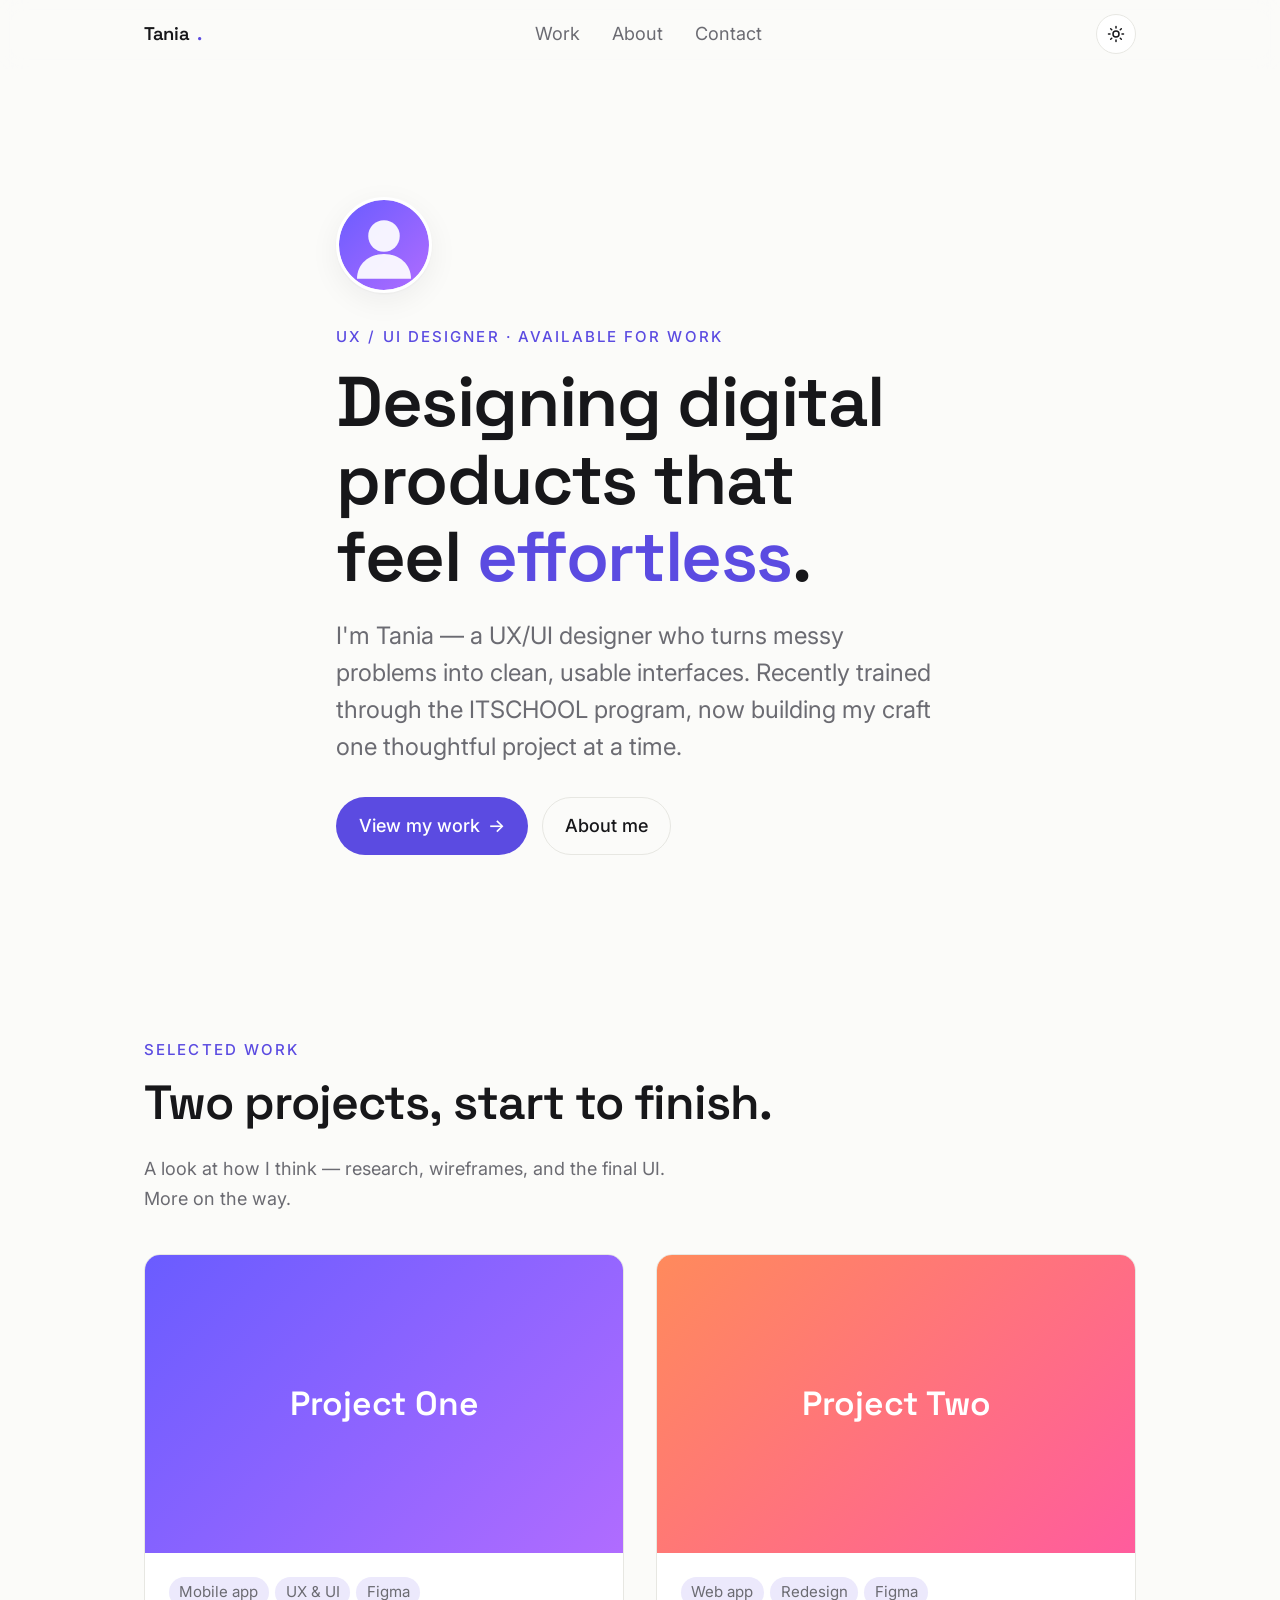
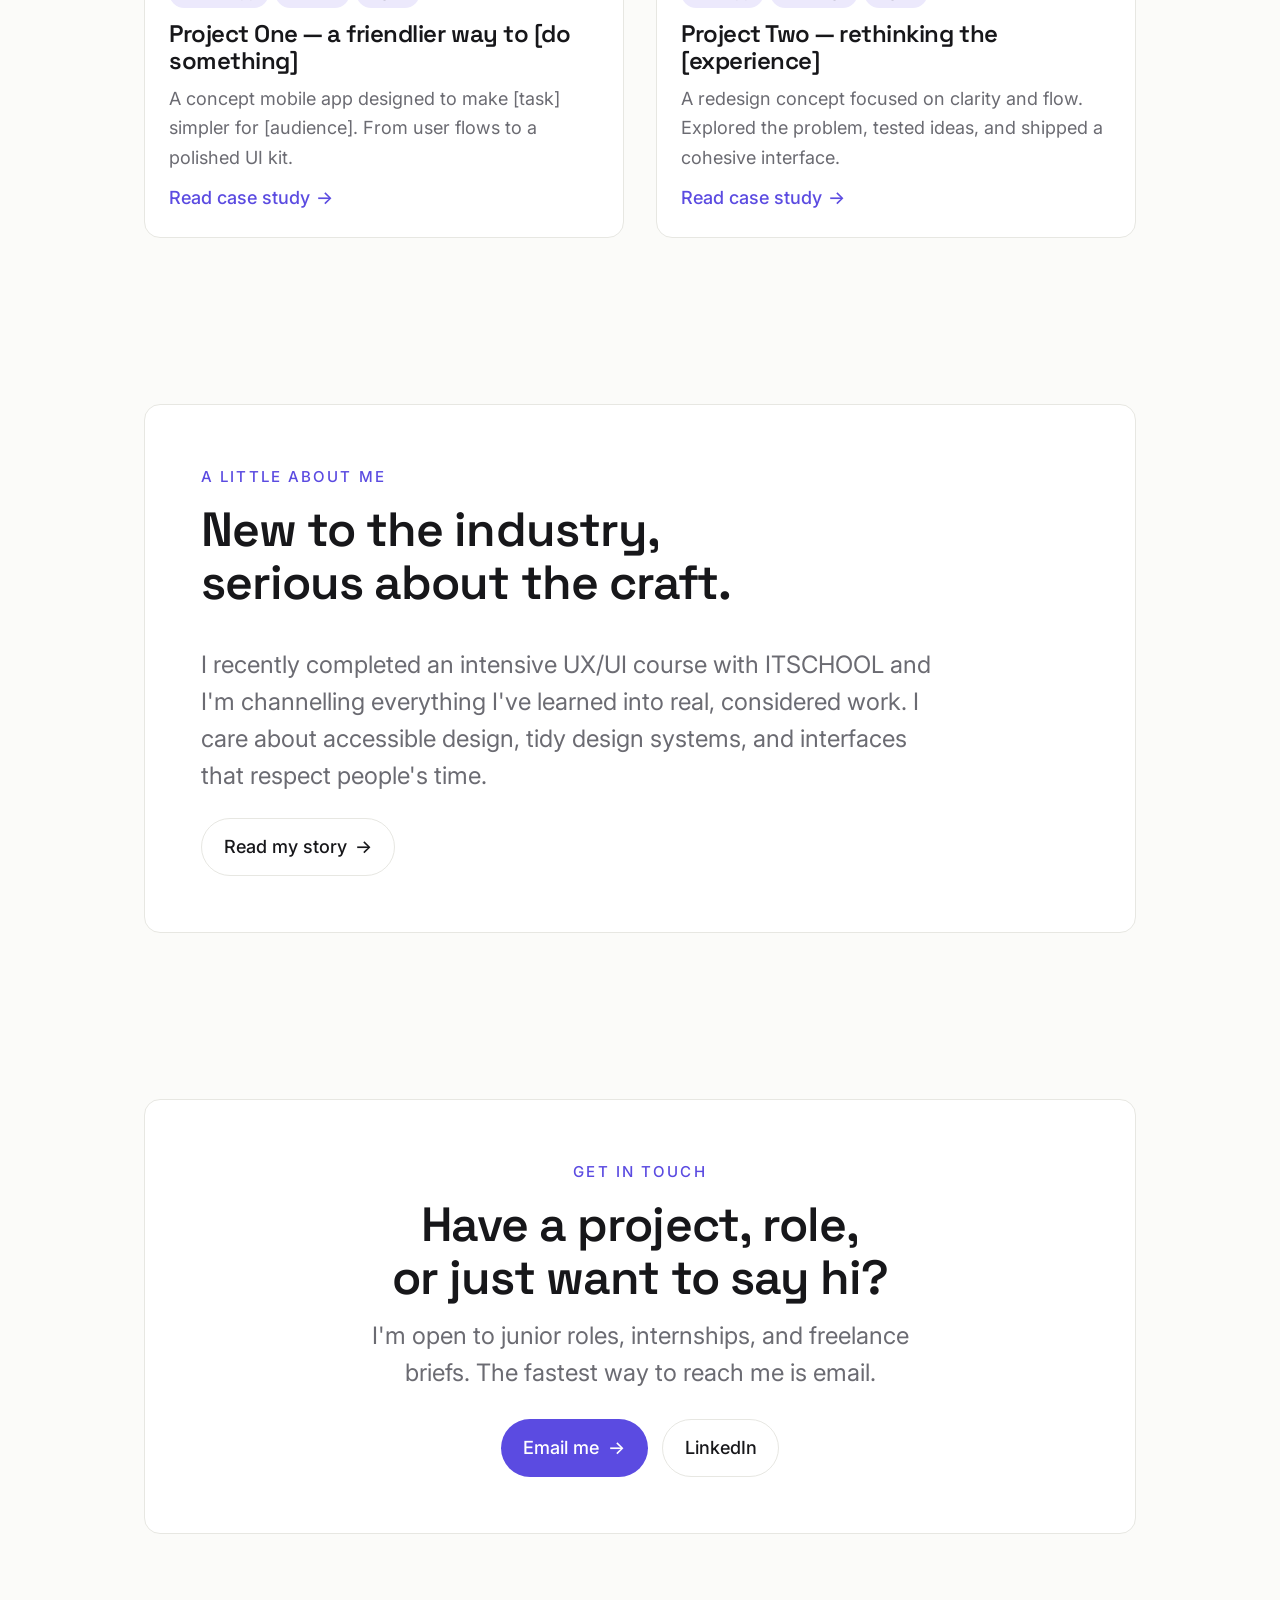
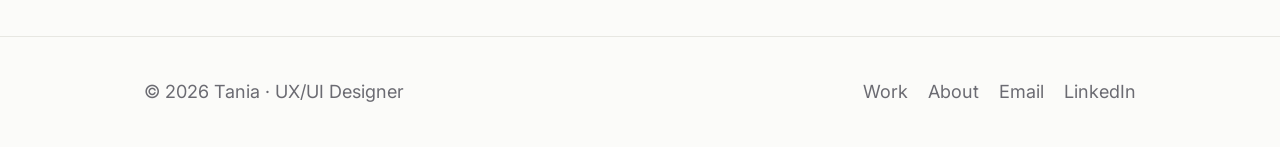
==== index.html @ 24e87e1a "Add UX/UI designer portfolio (multi-page static site) Minimal, no-build portfolio: home, about, and " ====
<!DOCTYPE html>
<html lang="en" data-theme="light">
<head>
  <meta charset="UTF-8" />
  <meta name="viewport" content="width=device-width, initial-scale=1.0" />
  <!-- TODO: update name + one-line description for search engines / link previews -->
  <title>Tania — UX / UI Designer</title>
  <meta name="description" content="Tania is a UX/UI designer crafting clear, human-centered digital products. See selected work and case studies." />
  <meta name="author" content="Tania" />

  <!-- Open Graph (nice link previews when shared on LinkedIn etc.) -->
  <meta property="og:title" content="Tania — UX / UI Designer" />
  <meta property="og:description" content="Clear, human-centered digital product design." />
  <meta property="og:type" content="website" />

  <link rel="preconnect" href="https://fonts.googleapis.com" />
  <link rel="preconnect" href="https://fonts.gstatic.com" crossorigin />
  <link href="https://fonts.googleapis.com/css2?family=Inter:wght@400;500;600&family=Space+Grotesk:wght@500;600;700&display=swap" rel="stylesheet" />
  <link rel="stylesheet" href="assets/css/styles.css" />
</head>
<body>
  <a class="skip-link" href="#main">Skip to content</a>

  <!-- ============ Header / nav ============ -->
  <header class="site-header">
    <div class="container nav">
      <a class="nav__brand" href="index.html">Tania<span class="dot">.</span></a>

      <ul class="nav__links" id="nav-links">
        <li><a href="index.html#work">Work</a></li>
        <li><a href="about.html">About</a></li>
        <li><a href="index.html#contact">Contact</a></li>
      </ul>

      <div class="nav__right">
        <button class="theme-toggle" type="button" aria-label="Switch to dark mode" aria-pressed="false">
          <svg class="icon-sun" width="18" height="18" viewBox="0 0 24 24" fill="none" stroke="currentColor" stroke-width="2" stroke-linecap="round"><circle cx="12" cy="12" r="4"/><path d="M12 2v2M12 20v2M4.9 4.9l1.4 1.4M17.7 17.7l1.4 1.4M2 12h2M20 12h2M4.9 19.1l1.4-1.4M17.7 6.3l1.4-1.4"/></svg>
          <svg class="icon-moon" width="18" height="18" viewBox="0 0 24 24" fill="none" stroke="currentColor" stroke-width="2" stroke-linecap="round" stroke-linejoin="round"><path d="M21 12.8A9 9 0 1 1 11.2 3a7 7 0 0 0 9.8 9.8z"/></svg>
        </button>
        <button class="nav__toggle" type="button" aria-label="Open menu" aria-expanded="false" aria-controls="nav-links">
          <svg width="20" height="20" viewBox="0 0 24 24" fill="none" stroke="currentColor" stroke-width="2" stroke-linecap="round"><path d="M3 6h18M3 12h18M3 18h18"/></svg>
        </button>
      </div>
    </div>
  </header>

  <main id="main">
    <!-- ============ Hero ============ -->
    <section class="hero">
      <div class="container hero__inner reveal">
        <!-- TODO: replace with a real photo → assets/img/tania.jpg -->
        <img class="avatar" src="assets/img/avatar.svg" alt="Portrait of Tania" width="96" height="96" />
        <span class="eyebrow">UX / UI Designer · Available for work</span>
        <h1 class="text-balance">Designing digital products that feel <span class="accent">effortless</span>.</h1>
        <p class="lead hero__lead">
          <!-- TODO: personalize this intro in her own voice -->
          I'm Tania — a UX/UI designer who turns messy problems into clean, usable
          interfaces. Recently trained through the ITSCHOOL program, now building
          my craft one thoughtful project at a time.
        </p>
        <div class="hero__actions">
          <a class="btn btn--primary" href="index.html#work">View my work <span class="arrow" aria-hidden="true">→</span></a>
          <a class="btn btn--ghost" href="about.html">About me</a>
        </div>
      </div>
    </section>

    <!-- ============ Selected work ============ -->
    <section class="section" id="work">
      <div class="container">
        <div class="section-head reveal">
          <div>
            <span class="eyebrow">Selected work</span>
            <h2>Two projects, start to finish.</h2>
          </div>
          <p class="muted">A look at how I think — research, wireframes, and the final UI. More on the way.</p>
        </div>

        <div class="work-grid">
          <!-- Project 1 -->
          <a class="card reveal" href="work/project-one.html">
            <!-- TODO: swap gradient for real cover → <img src="assets/img/project-one-cover.jpg" alt="..."> -->
            <div class="card__media card__media--placeholder grad-1">Project One</div>
            <div class="card__body">
              <div class="card__tags">
                <span class="tag">Mobile app</span>
                <span class="tag">UX &amp; UI</span>
                <span class="tag">Figma</span>
              </div>
              <h3>Project One — a friendlier way to [do something]</h3>
              <p class="muted">A concept mobile app designed to make [task] simpler for [audience]. From user flows to a polished UI kit.</p>
              <span class="card__link">Read case study <span class="arrow" aria-hidden="true">→</span></span>
            </div>
          </a>

          <!-- Project 2 -->
          <a class="card reveal" href="work/project-two.html">
            <div class="card__media card__media--placeholder grad-2">Project Two</div>
            <div class="card__body">
              <div class="card__tags">
                <span class="tag">Web app</span>
                <span class="tag">Redesign</span>
                <span class="tag">Figma</span>
              </div>
              <h3>Project Two — rethinking the [experience]</h3>
              <p class="muted">A redesign concept focused on clarity and flow. Explored the problem, tested ideas, and shipped a cohesive interface.</p>
              <span class="card__link">Read case study <span class="arrow" aria-hidden="true">→</span></span>
            </div>
          </a>
        </div>
      </div>
    </section>

    <!-- ============ About teaser ============ -->
    <section class="section section--tight">
      <div class="container">
        <div class="cta reveal" style="text-align:left; display:grid; gap:1.5rem;">
          <div>
            <span class="eyebrow">A little about me</span>
            <h2 class="text-balance">New to the industry, serious about the craft.</h2>
          </div>
          <p class="lead" style="max-width:46rem; margin:0;">
            I recently completed an intensive UX/UI course with ITSCHOOL and I'm channelling
            everything I've learned into real, considered work. I care about accessible
            design, tidy design systems, and interfaces that respect people's time.
          </p>
          <div class="hero__actions">
            <a class="btn btn--ghost" href="about.html">Read my story <span class="arrow" aria-hidden="true">→</span></a>
          </div>
        </div>
      </div>
    </section>

    <!-- ============ Contact ============ -->
    <section class="section" id="contact">
      <div class="container">
        <div class="cta reveal">
          <span class="eyebrow">Get in touch</span>
          <h2 class="text-balance">Have a project, role, or just want to say hi?</h2>
          <p class="lead">I'm open to junior roles, internships, and freelance briefs. The fastest way to reach me is email.</p>
          <div class="cta__actions">
            <!-- TODO: real email address -->
            <a class="btn btn--primary" href="mailto:hello@example.com">Email me <span class="arrow" aria-hidden="true">→</span></a>
            <!-- TODO: real LinkedIn URL -->
            <a class="btn btn--ghost" href="https://linkedin.com/in/your-handle" target="_blank" rel="noopener">LinkedIn</a>
          </div>
        </div>
      </div>
    </section>
  </main>

  <!-- ============ Footer ============ -->
  <footer class="site-footer">
    <div class="container">
      <p class="muted">© <span data-year>2026</span> Tania · UX/UI Designer</p>
      <ul class="footer-links">
        <li><a href="index.html#work">Work</a></li>
        <li><a href="about.html">About</a></li>
        <!-- TODO: real links -->
        <li><a href="mailto:hello@example.com">Email</a></li>
        <li><a href="https://linkedin.com/in/your-handle" target="_blank" rel="noopener">LinkedIn</a></li>
      </ul>
    </div>
  </footer>

  <script src="assets/js/main.js"></script>
</body>
</html>
---- assets/css/styles.css ----
/* =============================================================
   Tania — Portfolio
   Single stylesheet. Everything is driven by the CSS variables in
   :root below, so you can re-brand the whole site by editing just
   those few lines (colors, fonts, spacing).
   ============================================================= */

/* ---------- 1. Design tokens ---------- */
:root {
  /* Brand — change --accent to recolor the entire site */
  --accent:            #5b4be1;   /* violet-indigo */
  --accent-soft:       #ece9fc;   /* faint tint for backgrounds */
  --accent-contrast:   #ffffff;   /* text/icons sitting on the accent */

  /* Surfaces & text (light theme) */
  --bg:                #fbfbf9;   /* warm off-white page background */
  --surface:           #ffffff;   /* cards, elevated blocks */
  --text:              #17171a;   /* near-black headings/body */
  --text-muted:        #6b6b72;   /* secondary text */
  --border:            #e7e7e2;   /* hairline dividers */

  /* Typography */
  --font-display: "Space Grotesk", ui-sans-serif, system-ui, -apple-system, "Segoe UI", sans-serif;
  --font-body:    "Inter", ui-sans-serif, system-ui, -apple-system, "Segoe UI", Roboto, sans-serif;

  /* Fluid type scale (clamp = scales smoothly between phone & desktop) */
  --step--1: clamp(0.83rem, 0.78rem + 0.2vw, 0.94rem);
  --step-0:  clamp(1rem,    0.95rem + 0.3vw, 1.13rem);
  --step-1:  clamp(1.25rem, 1.15rem + 0.5vw, 1.5rem);
  --step-2:  clamp(1.6rem,  1.4rem + 1vw,   2.1rem);
  --step-3:  clamp(2.1rem,  1.7rem + 2vw,   3rem);
  --step-4:  clamp(2.6rem,  2rem + 3.2vw,   4.4rem);

  /* Spacing, radius, layout */
  --space:      1rem;
  --radius:     16px;
  --radius-sm:  10px;
  --maxw:       1120px;
  --gutter:     clamp(1.25rem, 5vw, 4rem);

  --shadow: 0 1px 2px rgba(20, 20, 30, .04),
            0 8px 30px rgba(20, 20, 30, .06);
  --transition: 240ms cubic-bezier(.2, .7, .2, 1);
}

/* Dark theme — applied when <html data-theme="dark"> */
[data-theme="dark"] {
  --accent:          #9b8dff;
  --accent-soft:     #211d3a;
  --accent-contrast: #10101a;
  --bg:              #0e0e11;
  --surface:         #17171b;
  --text:            #f4f4f2;
  --text-muted:      #9d9da6;
  --border:          #26262b;
  --shadow: 0 1px 2px rgba(0, 0, 0, .3),
            0 8px 30px rgba(0, 0, 0, .35);
}

/* ---------- 2. Reset & base ---------- */
*, *::before, *::after { box-sizing: border-box; }
* { margin: 0; }

html { scroll-behavior: smooth; -webkit-text-size-adjust: 100%; }
@media (prefers-reduced-motion: reduce) {
  html { scroll-behavior: auto; }
  *, *::before, *::after { animation: none !important; transition: none !important; }
}

body {
  font-family: var(--font-body);
  font-size: var(--step-0);
  line-height: 1.65;
  color: var(--text);
  background: var(--bg);
  -webkit-font-smoothing: antialiased;
  text-rendering: optimizeLegibility;
  transition: background var(--transition), color var(--transition);
}

h1, h2, h3, h4 {
  font-family: var(--font-display);
  font-weight: 600;
  line-height: 1.1;
  letter-spacing: -0.02em;
  color: var(--text);
}
h1 { font-size: var(--step-4); }
h2 { font-size: var(--step-3); }
h3 { font-size: var(--step-2); }
h4 { font-size: var(--step-1); }

p { color: var(--text); }
a { color: inherit; text-decoration: none; }

img, svg { display: block; max-width: 100%; height: auto; }

::selection { background: var(--accent); color: var(--accent-contrast); }

:focus-visible {
  outline: 2px solid var(--accent);
  outline-offset: 3px;
  border-radius: 4px;
}

/* ---------- 3. Layout helpers ---------- */
.container {
  width: 100%;
  max-width: var(--maxw);
  margin-inline: auto;
  padding-inline: var(--gutter);
}
.section { padding-block: clamp(3.5rem, 8vw, 7rem); }
.section--tight { padding-block: clamp(2.5rem, 5vw, 4rem); }

.eyebrow {
  display: inline-block;
  font-size: var(--step--1);
  font-weight: 500;
  letter-spacing: 0.14em;
  text-transform: uppercase;
  color: var(--accent);
  margin-bottom: 0.9rem;
}
.lead { font-size: var(--step-1); color: var(--text-muted); line-height: 1.55; }
.muted { color: var(--text-muted); }
.text-balance { text-wrap: balance; }

/* ---------- 4. Buttons ---------- */
.btn {
  display: inline-flex;
  align-items: center;
  gap: 0.55rem;
  padding: 0.8rem 1.35rem;
  font-family: var(--font-body);
  font-size: var(--step-0);
  font-weight: 500;
  border-radius: 999px;
  border: 1px solid transparent;
  cursor: pointer;
  transition: transform var(--transition), background var(--transition),
              border-color var(--transition), color var(--transition);
}
.btn:hover { transform: translateY(-2px); }
.btn:active { transform: translateY(0); }
.btn--primary { background: var(--accent); color: var(--accent-contrast); }
.btn--primary:hover { box-shadow: var(--shadow); }
.btn--ghost { background: transparent; color: var(--text); border-color: var(--border); }
.btn--ghost:hover { border-color: var(--accent); color: var(--accent); }

.arrow { transition: transform var(--transition); }
.btn:hover .arrow, .card:hover .arrow { transform: translateX(4px); }

/* ---------- 5. Site header / nav ---------- */
.site-header {
  position: sticky;
  top: 0;
  z-index: 50;
  background: color-mix(in srgb, var(--bg) 82%, transparent);
  backdrop-filter: saturate(180%) blur(12px);
  border-bottom: 1px solid transparent;
  transition: border-color var(--transition), background var(--transition);
}
.site-header.is-scrolled { border-bottom-color: var(--border); }
.nav {
  display: flex;
  align-items: center;
  justify-content: space-between;
  gap: 1rem;
  height: 68px;
}
.nav__brand {
  font-family: var(--font-display);
  font-weight: 600;
  font-size: 1.15rem;
  letter-spacing: -0.02em;
  display: inline-flex;
  align-items: center;
  gap: 0.5rem;
}
.nav__brand .dot { color: var(--accent); }
.nav__links {
  display: flex;
  align-items: center;
  gap: clamp(1rem, 3vw, 2rem);
  list-style: none;
  padding: 0;
}
.nav__links a {
  font-size: var(--step-0);
  color: var(--text-muted);
  position: relative;
  transition: color var(--transition);
}
.nav__links a:hover,
.nav__links a[aria-current="page"] { color: var(--text); }
.nav__links a[aria-current="page"]::after {
  content: "";
  position: absolute;
  left: 0; right: 0; bottom: -6px;
  height: 2px;
  background: var(--accent);
  border-radius: 2px;
}
.nav__right { display: flex; align-items: center; gap: 0.75rem; }

/* Theme toggle */
.theme-toggle {
  width: 40px; height: 40px;
  display: inline-grid;
  place-items: center;
  border-radius: 50%;
  border: 1px solid var(--border);
  background: var(--surface);
  color: var(--text);
  cursor: pointer;
  transition: border-color var(--transition), color var(--transition);
}
.theme-toggle:hover { border-color: var(--accent); color: var(--accent); }
.theme-toggle .icon-moon { display: none; }
[data-theme="dark"] .theme-toggle .icon-sun  { display: none; }
[data-theme="dark"] .theme-toggle .icon-moon { display: block; }

/* Mobile menu button (hidden on desktop) */
.nav__toggle { display: none; }

/* ---------- 6. Hero ---------- */
.hero { padding-block: clamp(3.5rem, 10vw, 8rem) clamp(2.5rem, 6vw, 5rem); }
.hero__inner { max-width: 46rem; }
.hero h1 { margin-bottom: 1.25rem; }
.hero h1 .accent { color: var(--accent); }
.hero__lead { max-width: 38rem; margin-bottom: 2rem; }
.hero__actions { display: flex; flex-wrap: wrap; gap: 0.9rem; }

.avatar {
  width: 96px; height: 96px;
  border-radius: 50%;
  object-fit: cover;
  border: 3px solid var(--surface);
  box-shadow: var(--shadow);
  margin-bottom: 1.75rem;
  background: var(--accent-soft);
}

/* ---------- 7. Work grid / project cards ---------- */
.section-head {
  display: flex;
  align-items: flex-end;
  justify-content: space-between;
  gap: 1.5rem;
  flex-wrap: wrap;
  margin-bottom: 2.5rem;
}
.section-head p { max-width: 34rem; }

.work-grid {
  display: grid;
  grid-template-columns: repeat(auto-fit, minmax(min(100%, 320px), 1fr));
  gap: clamp(1.25rem, 3vw, 2rem);
}
.card {
  display: flex;
  flex-direction: column;
  background: var(--surface);
  border: 1px solid var(--border);
  border-radius: var(--radius);
  overflow: hidden;
  transition: transform var(--transition), box-shadow var(--transition),
              border-color var(--transition);
}
.card:hover {
  transform: translateY(-4px);
  box-shadow: var(--shadow);
  border-color: color-mix(in srgb, var(--accent) 40%, var(--border));
}
.card__media {
  aspect-ratio: 16 / 10;
  display: grid;
  place-items: center;
  position: relative;
  overflow: hidden;
  color: #fff;
}
.card__media img { width: 100%; height: 100%; object-fit: cover; }
.card__media--placeholder { font-family: var(--font-display); font-weight: 600; font-size: var(--step-2); }
.card__body { padding: 1.5rem; display: flex; flex-direction: column; gap: 0.6rem; flex: 1; }
.card__tags { display: flex; flex-wrap: wrap; gap: 0.4rem; margin-bottom: 0.2rem; }
.tag {
  font-size: var(--step--1);
  color: var(--text-muted);
  background: var(--accent-soft);
  padding: 0.2rem 0.65rem;
  border-radius: 999px;
}
[data-theme="dark"] .tag { color: var(--accent); }
.card h3 { font-size: var(--step-1); }
.card__link {
  margin-top: auto;
  display: inline-flex;
  align-items: center;
  gap: 0.4rem;
  color: var(--accent);
  font-weight: 500;
  font-size: var(--step-0);
}

/* Gradient placeholders for project covers (used until real images added) */
.grad-1 { background: linear-gradient(135deg, #6a5cff, #b06cff); }
.grad-2 { background: linear-gradient(135deg, #ff8a5c, #ff5c9d); }
.grad-3 { background: linear-gradient(135deg, #34d1bf, #3b82f6); }

/* ---------- 8. About page ---------- */
.about-grid {
  display: grid;
  grid-template-columns: 1fr;
  gap: clamp(2rem, 5vw, 4rem);
}
@media (min-width: 820px) {
  .about-grid { grid-template-columns: 300px 1fr; align-items: start; }
}
.about-aside {
  position: sticky;
  top: 92px;
  display: flex;
  flex-direction: column;
  gap: 1.25rem;
}
.about-aside .avatar { width: 160px; height: 160px; margin: 0; }
.prose > * + * { margin-top: 1.15rem; }
.prose h3 { margin-top: 2.5rem; margin-bottom: 0.25rem; }
.prose h3:first-child { margin-top: 0; }

.pill-list { display: flex; flex-wrap: wrap; gap: 0.5rem; list-style: none; padding: 0; }
.pill-list li {
  font-size: var(--step--1);
  border: 1px solid var(--border);
  border-radius: 999px;
  padding: 0.35rem 0.85rem;
  color: var(--text);
}

.timeline { list-style: none; padding: 0; position: relative; }
.timeline li {
  position: relative;
  padding-left: 1.75rem;
  padding-bottom: 1.5rem;
  border-left: 2px solid var(--border);
}
.timeline li:last-child { padding-bottom: 0; }
.timeline li::before {
  content: "";
  position: absolute;
  left: -7px; top: 4px;
  width: 12px; height: 12px;
  border-radius: 50%;
  background: var(--accent);
  border: 2px solid var(--bg);
}
.timeline .when { font-size: var(--step--1); color: var(--text-muted); }
.timeline .what { font-weight: 600; font-family: var(--font-display); }

/* ---------- 9. Case study pages ---------- */
.case-hero { padding-block: clamp(2.5rem, 6vw, 4.5rem) clamp(1.5rem, 4vw, 3rem); }
.back-link {
  display: inline-flex;
  align-items: center;
  gap: 0.4rem;
  color: var(--text-muted);
  font-size: var(--step-0);
  margin-bottom: 1.5rem;
  transition: color var(--transition), gap var(--transition);
}
.back-link:hover { color: var(--accent); gap: 0.65rem; }

.case-cover {
  aspect-ratio: 16 / 8;
  border-radius: var(--radius);
  display: grid;
  place-items: center;
  color: #fff;
  font-family: var(--font-display);
  font-weight: 600;
  font-size: var(--step-3);
  overflow: hidden;
  margin-block: 2rem;
}
.case-cover img { width: 100%; height: 100%; object-fit: cover; }

.meta-grid {
  display: grid;
  grid-template-columns: repeat(auto-fit, minmax(150px, 1fr));
  gap: 1.5rem 2rem;
  padding: 1.75rem 0;
  border-block: 1px solid var(--border);
  margin-bottom: 2.5rem;
}
.meta-grid dt {
  font-size: var(--step--1);
  text-transform: uppercase;
  letter-spacing: 0.1em;
  color: var(--text-muted);
  margin-bottom: 0.35rem;
}
.meta-grid dd { font-weight: 500; }

.case-body { max-width: 46rem; }
.case-body > section { margin-bottom: clamp(2.5rem, 5vw, 4rem); }
.case-body h2 { font-size: var(--step-2); margin-bottom: 1rem; }
.case-body p + p { margin-top: 1rem; }
.case-body ul { margin-top: 1rem; padding-left: 1.25rem; }
.case-body li { margin-bottom: 0.5rem; }

.figure {
  margin-block: 2rem;
}
.figure__frame {
  border: 1px solid var(--border);
  border-radius: var(--radius);
  overflow: hidden;
  background: var(--surface);
  aspect-ratio: 16 / 9;
  display: grid;
  place-items: center;
  color: var(--text-muted);
}
.figure figcaption {
  margin-top: 0.75rem;
  font-size: var(--step--1);
  color: var(--text-muted);
  text-align: center;
}

.callout {
  background: var(--accent-soft);
  border-radius: var(--radius);
  padding: 1.5rem 1.75rem;
  border-left: 3px solid var(--accent);
}
[data-theme="dark"] .callout { color: var(--text); }

.next-project {
  border-top: 1px solid var(--border);
  padding-block: clamp(2.5rem, 6vw, 4rem);
  text-align: center;
}
.next-project a { display: inline-block; }
.next-project h3 { font-size: var(--step-2); color: var(--accent); margin-top: 0.35rem; }

/* ---------- 10. Contact / CTA ---------- */
.cta {
  background: var(--surface);
  border: 1px solid var(--border);
  border-radius: var(--radius);
  padding: clamp(2rem, 5vw, 3.5rem);
  text-align: center;
}
.cta h2 { margin-bottom: 0.75rem; }
.cta p { max-width: 34rem; margin-inline: auto; margin-bottom: 1.75rem; }
.cta__actions { display: flex; flex-wrap: wrap; gap: 0.9rem; justify-content: center; }

/* ---------- 11. Footer ---------- */
.site-footer {
  border-top: 1px solid var(--border);
  padding-block: 2.5rem;
}
.site-footer .container {
  display: flex;
  flex-wrap: wrap;
  align-items: center;
  justify-content: space-between;
  gap: 1rem;
}
.footer-links { display: flex; gap: 1.25rem; list-style: none; padding: 0; }
.footer-links a { color: var(--text-muted); transition: color var(--transition); }
.footer-links a:hover { color: var(--accent); }
.social {
  display: inline-grid; place-items: center;
  width: 40px; height: 40px;
  border-radius: 50%;
  border: 1px solid var(--border);
  color: var(--text-muted);
  transition: color var(--transition), border-color var(--transition), transform var(--transition);
}
.social:hover { color: var(--accent); border-color: var(--accent); transform: translateY(-2px); }

/* ---------- 12. Scroll-reveal animation ---------- */
.reveal { opacity: 0; transform: translateY(18px); transition: opacity .7s ease, transform .7s ease; }
.reveal.is-visible { opacity: 1; transform: none; }

/* ---------- 13. Mobile nav ---------- */
@media (max-width: 720px) {
  .nav__toggle {
    display: inline-grid;
    place-items: center;
    width: 40px; height: 40px;
    border: 1px solid var(--border);
    border-radius: 50%;
    background: var(--surface);
    color: var(--text);
    cursor: pointer;
  }
  .nav__links {
    position: fixed;
    inset: 68px 0 auto 0;
    flex-direction: column;
    align-items: flex-start;
    gap: 0;
    background: var(--bg);
    border-bottom: 1px solid var(--border);
    padding: 0.5rem var(--gutter) 1.25rem;
    transform: translateY(-140%);
    transition: transform var(--transition);
  }
  .nav__links.is-open { transform: translateY(0); }
  .nav__links li { width: 100%; }
  .nav__links a { display: block; padding: 0.85rem 0; width: 100%; font-size: var(--step-1); }
  .nav__links a[aria-current="page"]::after { display: none; }
}

/* Skip link for keyboard users */
.skip-link {
  position: absolute;
  left: -9999px;
  top: 0;
  background: var(--accent);
  color: var(--accent-contrast);
  padding: 0.6rem 1rem;
  border-radius: 0 0 8px 0;
  z-index: 100;
}
.skip-link:focus { left: 0; }
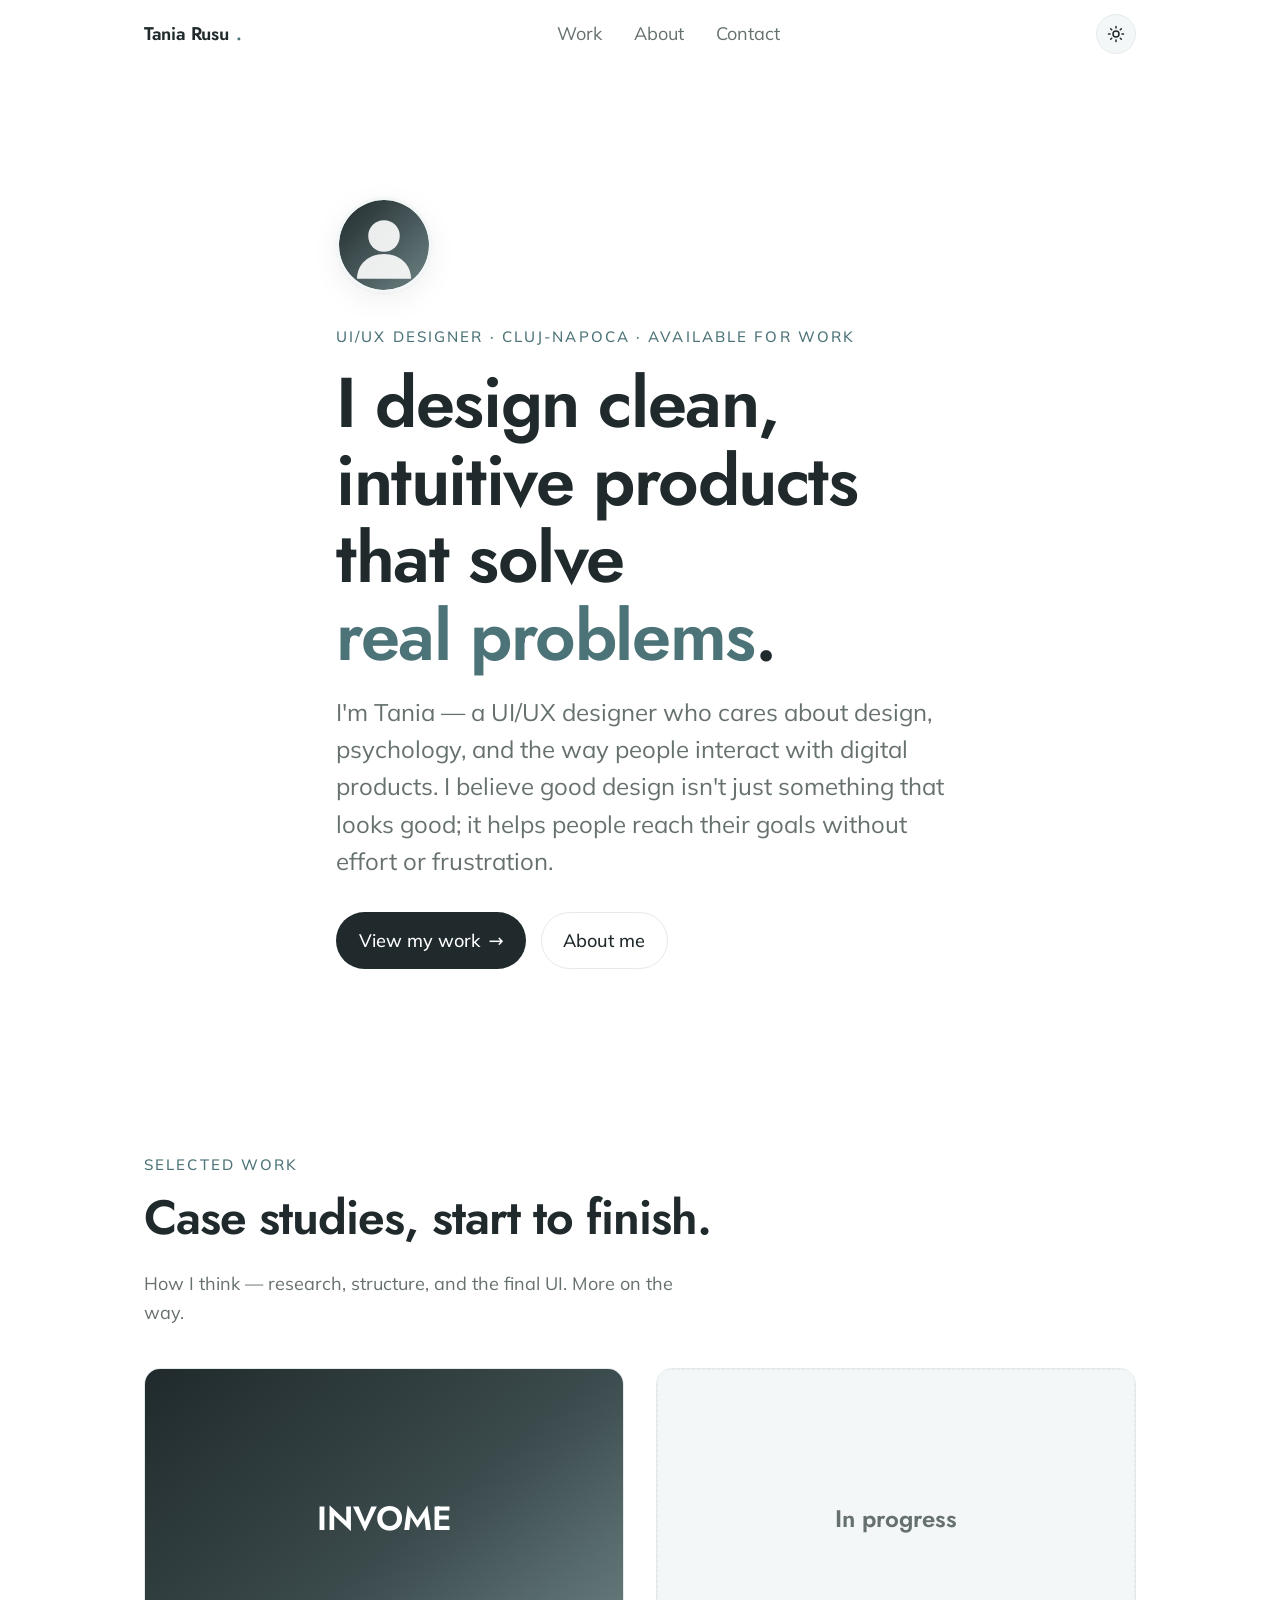
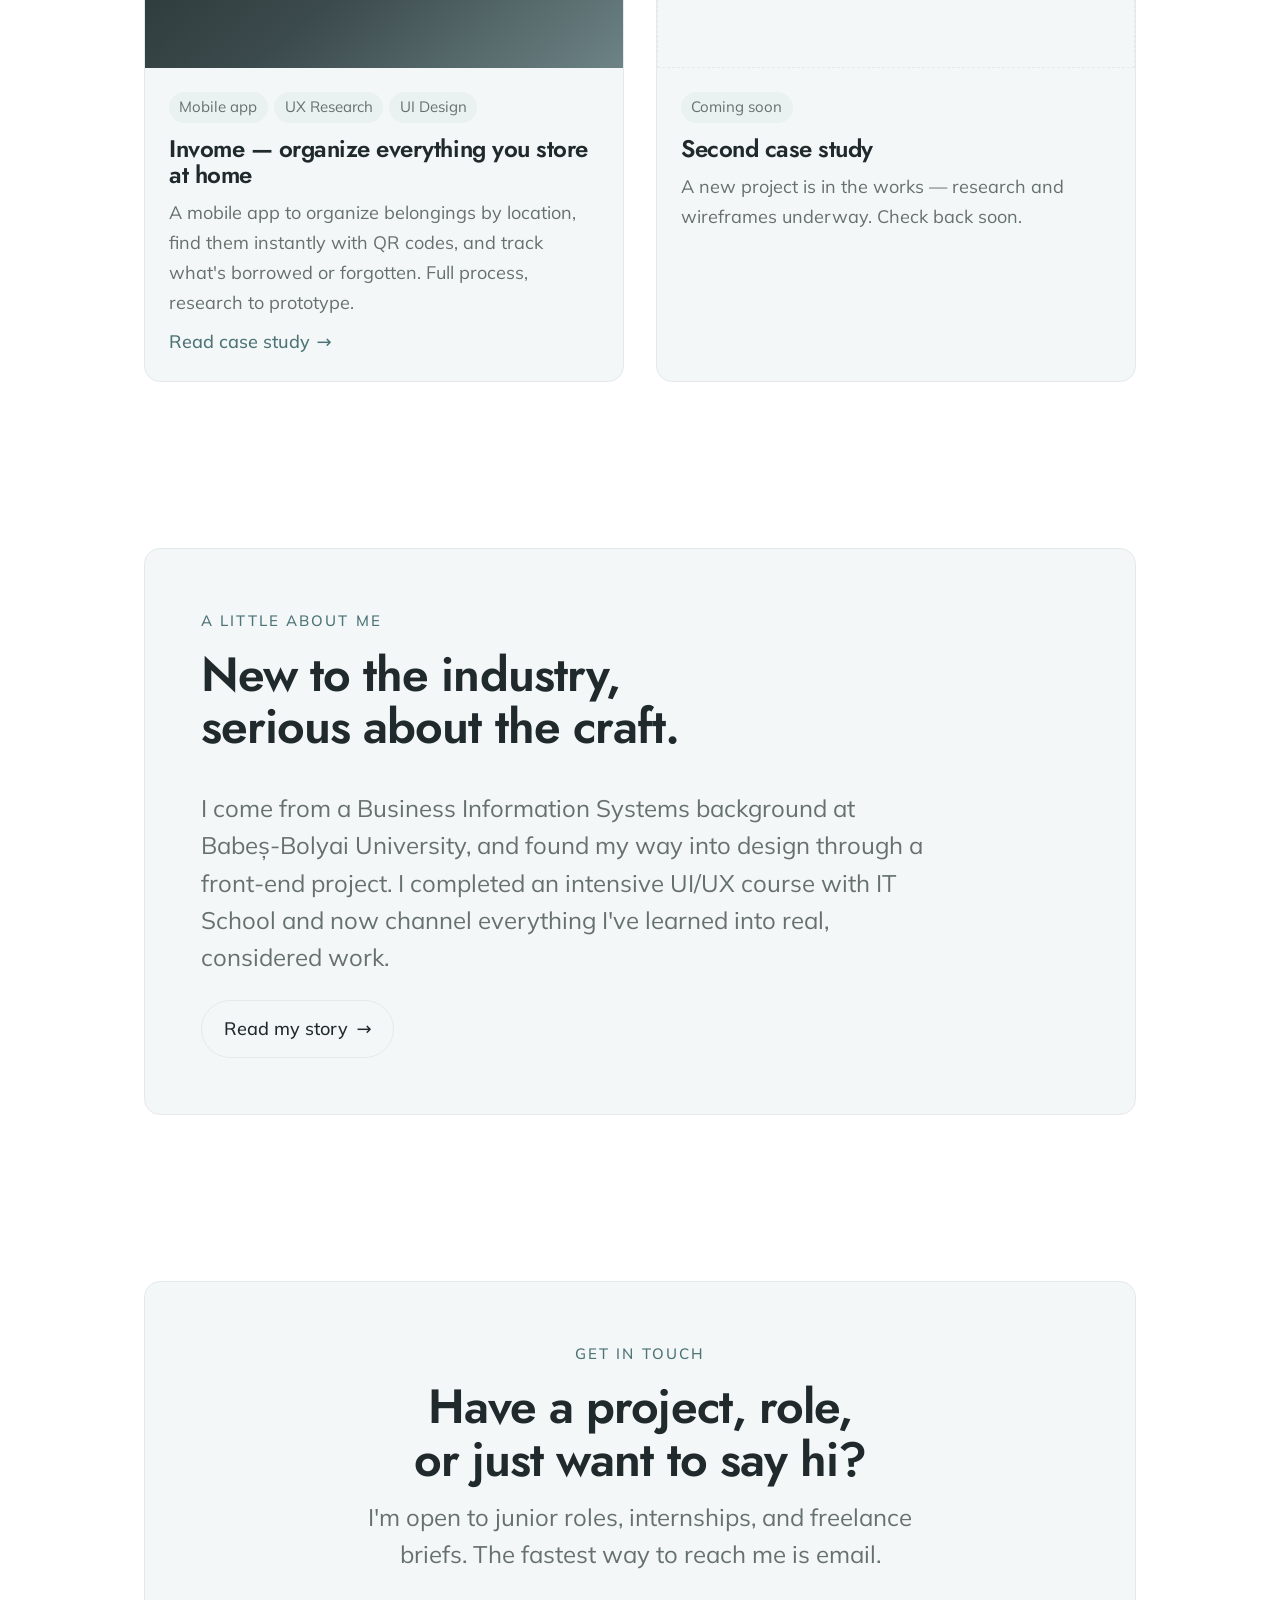
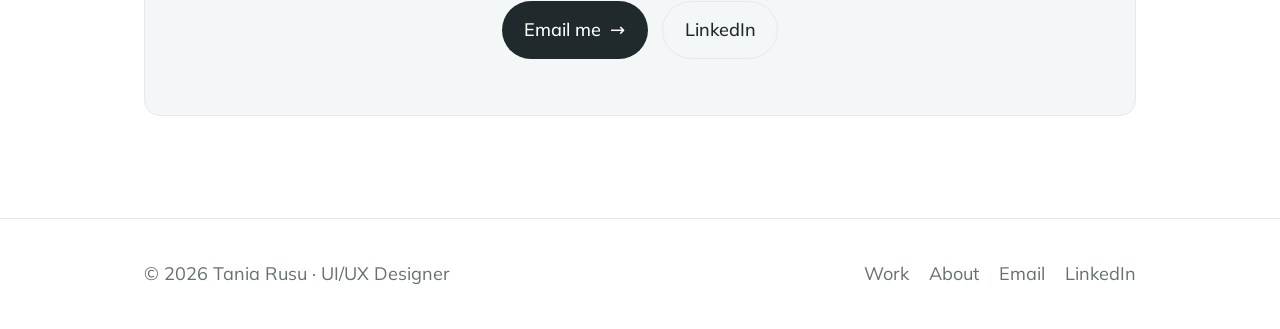
==== commit a7995b49: "Add real content: Tania Rusu bio + Invome case study, rebrand to her palette - Retheme to Jost + pal" ====
--- a/index.html
+++ b/index.html
@@ -3,35 +3,30 @@
 <head>
   <meta charset="UTF-8" />
   <meta name="viewport" content="width=device-width, initial-scale=1.0" />
-  <!-- TODO: update name + one-line description for search engines / link previews -->
-  <title>Tania — UX / UI Designer</title>
-  <meta name="description" content="Tania is a UX/UI designer crafting clear, human-centered digital products. See selected work and case studies." />
-  <meta name="author" content="Tania" />
+  <title>Tania Rusu — UI/UX Designer</title>
+  <meta name="description" content="Tania Rusu is a UI/UX designer in Cluj-Napoca crafting clean, intuitive, human-centered digital products. See selected work and case studies." />
+  <meta name="author" content="Tania Rusu" />
 
-  <!-- Open Graph (nice link previews when shared on LinkedIn etc.) -->
-  <meta property="og:title" content="Tania — UX / UI Designer" />
-  <meta property="og:description" content="Clear, human-centered digital product design." />
+  <meta property="og:title" content="Tania Rusu — UI/UX Designer" />
+  <meta property="og:description" content="Clean, intuitive, human-centered product design." />
   <meta property="og:type" content="website" />
 
   <link rel="preconnect" href="https://fonts.googleapis.com" />
   <link rel="preconnect" href="https://fonts.gstatic.com" crossorigin />
-  <link href="https://fonts.googleapis.com/css2?family=Inter:wght@400;500;600&family=Space+Grotesk:wght@500;600;700&display=swap" rel="stylesheet" />
+  <link href="https://fonts.googleapis.com/css2?family=Jost:wght@400;500;600;700&family=Mulish:wght@400;500;600;700&display=swap" rel="stylesheet" />
   <link rel="stylesheet" href="assets/css/styles.css" />
 </head>
 <body>
   <a class="skip-link" href="#main">Skip to content</a>
 
-  <!-- ============ Header / nav ============ -->
   <header class="site-header">
     <div class="container nav">
-      <a class="nav__brand" href="index.html">Tania<span class="dot">.</span></a>
-
+      <a class="nav__brand" href="index.html">Tania Rusu<span class="dot">.</span></a>
       <ul class="nav__links" id="nav-links">
         <li><a href="index.html#work">Work</a></li>
         <li><a href="about.html">About</a></li>
         <li><a href="index.html#contact">Contact</a></li>
       </ul>
-
       <div class="nav__right">
         <button class="theme-toggle" type="button" aria-label="Switch to dark mode" aria-pressed="false">
           <svg class="icon-sun" width="18" height="18" viewBox="0 0 24 24" fill="none" stroke="currentColor" stroke-width="2" stroke-linecap="round"><circle cx="12" cy="12" r="4"/><path d="M12 2v2M12 20v2M4.9 4.9l1.4 1.4M17.7 17.7l1.4 1.4M2 12h2M20 12h2M4.9 19.1l1.4-1.4M17.7 6.3l1.4-1.4"/></svg>
@@ -48,15 +43,15 @@
     <!-- ============ Hero ============ -->
     <section class="hero">
       <div class="container hero__inner reveal">
-        <!-- TODO: replace with a real photo → assets/img/tania.jpg -->
-        <img class="avatar" src="assets/img/avatar.svg" alt="Portrait of Tania" width="96" height="96" />
-        <span class="eyebrow">UX / UI Designer · Available for work</span>
-        <h1 class="text-balance">Designing digital products that feel <span class="accent">effortless</span>.</h1>
+        <img class="avatar" src="assets/img/tania.jpg"
+             onerror="this.onerror=null;this.src='assets/img/avatar.svg'"
+             alt="Portrait of Tania Rusu" width="96" height="96" />
+        <span class="eyebrow">UI/UX Designer · Cluj-Napoca · Available for work</span>
+        <h1 class="text-balance">I design clean, intuitive products that solve <span class="accent">real problems</span>.</h1>
         <p class="lead hero__lead">
-          <!-- TODO: personalize this intro in her own voice -->
-          I'm Tania — a UX/UI designer who turns messy problems into clean, usable
-          interfaces. Recently trained through the ITSCHOOL program, now building
-          my craft one thoughtful project at a time.
+          I'm Tania — a UI/UX designer who cares about design, psychology, and the way people
+          interact with digital products. I believe good design isn't just something that looks
+          good; it helps people reach their goals without effort or frustration.
         </p>
         <div class="hero__actions">
           <a class="btn btn--primary" href="index.html#work">View my work <span class="arrow" aria-hidden="true">→</span></a>
@@ -71,42 +66,41 @@
         <div class="section-head reveal">
           <div>
             <span class="eyebrow">Selected work</span>
-            <h2>Two projects, start to finish.</h2>
+            <h2>Case studies, start to finish.</h2>
           </div>
-          <p class="muted">A look at how I think — research, wireframes, and the final UI. More on the way.</p>
+          <p class="muted">How I think — research, structure, and the final UI. More on the way.</p>
         </div>
 
         <div class="work-grid">
-          <!-- Project 1 -->
-          <a class="card reveal" href="work/project-one.html">
-            <!-- TODO: swap gradient for real cover → <img src="assets/img/project-one-cover.jpg" alt="..."> -->
-            <div class="card__media card__media--placeholder grad-1">Project One</div>
+          <!-- Invome -->
+          <a class="card reveal" href="work/invome.html">
+            <div class="card__media cover-invome">
+              <span class="card__media--placeholder">INVOME</span>
+              <img src="assets/img/invome-cover.jpg" alt="Invome app — key screens" onerror="this.remove()">
+            </div>
             <div class="card__body">
               <div class="card__tags">
                 <span class="tag">Mobile app</span>
-                <span class="tag">UX &amp; UI</span>
-                <span class="tag">Figma</span>
+                <span class="tag">UX Research</span>
+                <span class="tag">UI Design</span>
               </div>
-              <h3>Project One — a friendlier way to [do something]</h3>
-              <p class="muted">A concept mobile app designed to make [task] simpler for [audience]. From user flows to a polished UI kit.</p>
+              <h3>Invome — organize everything you store at home</h3>
+              <p class="muted">A mobile app to organize belongings by location, find them instantly with QR codes, and track what's borrowed or forgotten. Full process, research to prototype.</p>
               <span class="card__link">Read case study <span class="arrow" aria-hidden="true">→</span></span>
             </div>
           </a>
 
-          <!-- Project 2 -->
-          <a class="card reveal" href="work/project-two.html">
-            <div class="card__media card__media--placeholder grad-2">Project Two</div>
+          <!-- Second project — in progress -->
+          <div class="card reveal" aria-label="Second case study, in progress">
+            <div class="card__media cover-soon card__media--placeholder" style="font-size:var(--step-1);">In progress</div>
             <div class="card__body">
               <div class="card__tags">
-                <span class="tag">Web app</span>
-                <span class="tag">Redesign</span>
-                <span class="tag">Figma</span>
+                <span class="tag">Coming soon</span>
               </div>
-              <h3>Project Two — rethinking the [experience]</h3>
-              <p class="muted">A redesign concept focused on clarity and flow. Explored the problem, tested ideas, and shipped a cohesive interface.</p>
-              <span class="card__link">Read case study <span class="arrow" aria-hidden="true">→</span></span>
+              <h3>Second case study</h3>
+              <p class="muted">A new project is in the works — research and wireframes underway. Check back soon.</p>
             </div>
-          </a>
+          </div>
         </div>
       </div>
     </section>
@@ -120,9 +114,9 @@
             <h2 class="text-balance">New to the industry, serious about the craft.</h2>
           </div>
           <p class="lead" style="max-width:46rem; margin:0;">
-            I recently completed an intensive UX/UI course with ITSCHOOL and I'm channelling
-            everything I've learned into real, considered work. I care about accessible
-            design, tidy design systems, and interfaces that respect people's time.
+            I come from a Business Information Systems background at Babeș-Bolyai University, and
+            found my way into design through a front-end project. I completed an intensive UI/UX
+            course with IT School and now channel everything I've learned into real, considered work.
           </p>
           <div class="hero__actions">
             <a class="btn btn--ghost" href="about.html">Read my story <span class="arrow" aria-hidden="true">→</span></a>
@@ -139,26 +133,22 @@
           <h2 class="text-balance">Have a project, role, or just want to say hi?</h2>
           <p class="lead">I'm open to junior roles, internships, and freelance briefs. The fastest way to reach me is email.</p>
           <div class="cta__actions">
-            <!-- TODO: real email address -->
-            <a class="btn btn--primary" href="mailto:hello@example.com">Email me <span class="arrow" aria-hidden="true">→</span></a>
-            <!-- TODO: real LinkedIn URL -->
-            <a class="btn btn--ghost" href="https://linkedin.com/in/your-handle" target="_blank" rel="noopener">LinkedIn</a>
+            <a class="btn btn--primary" href="mailto:taniadrusu@gmail.com">Email me <span class="arrow" aria-hidden="true">→</span></a>
+            <a class="btn btn--ghost" href="https://www.linkedin.com/in/tania-denisa-rusu/" target="_blank" rel="noopener">LinkedIn</a>
           </div>
         </div>
       </div>
     </section>
   </main>
 
-  <!-- ============ Footer ============ -->
   <footer class="site-footer">
     <div class="container">
-      <p class="muted">© <span data-year>2026</span> Tania · UX/UI Designer</p>
+      <p class="muted">© <span data-year>2026</span> Tania Rusu · UI/UX Designer</p>
       <ul class="footer-links">
         <li><a href="index.html#work">Work</a></li>
         <li><a href="about.html">About</a></li>
-        <!-- TODO: real links -->
-        <li><a href="mailto:hello@example.com">Email</a></li>
-        <li><a href="https://linkedin.com/in/your-handle" target="_blank" rel="noopener">LinkedIn</a></li>
+        <li><a href="mailto:taniadrusu@gmail.com">Email</a></li>
+        <li><a href="https://www.linkedin.com/in/tania-denisa-rusu/" target="_blank" rel="noopener">LinkedIn</a></li>
       </ul>
     </div>
   </footer>
--- a/assets/css/styles.css
+++ b/assets/css/styles.css
@@ -7,21 +7,22 @@
 
 /* ---------- 1. Design tokens ---------- */
 :root {
-  /* Brand — change --accent to recolor the entire site */
-  --accent:            #5b4be1;   /* violet-indigo */
-  --accent-soft:       #ece9fc;   /* faint tint for backgrounds */
-  --accent-contrast:   #ffffff;   /* text/icons sitting on the accent */
+  /* Brand — Tania's palette (#202A2C / #828C8D / #AFC8CB / #FFFFFF) */
+  --accent:            #4c7377;   /* teal, from #AFC8CB darkened for legible text */
+  --accent-soft:       #eaf1f1;   /* faint teal tint for backgrounds */
+  --accent-contrast:   #ffffff;   /* text/icons sitting on --ink buttons */
+  --ink:               #202a2c;   /* near-black — primary buttons & strong text */
 
   /* Surfaces & text (light theme) */
-  --bg:                #fbfbf9;   /* warm off-white page background */
-  --surface:           #ffffff;   /* cards, elevated blocks */
-  --text:              #17171a;   /* near-black headings/body */
-  --text-muted:        #6b6b72;   /* secondary text */
-  --border:            #e7e7e2;   /* hairline dividers */
+  --bg:                #ffffff;   /* page background */
+  --surface:           #f4f7f7;   /* cards, elevated blocks (soft teal-gray) */
+  --text:              #202a2c;   /* near-black headings/body */
+  --text-muted:        #66716f;   /* secondary text (AA-legible gray) */
+  --border:            #e4eaea;   /* hairline dividers */
 
   /* Typography */
-  --font-display: "Space Grotesk", ui-sans-serif, system-ui, -apple-system, "Segoe UI", sans-serif;
-  --font-body:    "Inter", ui-sans-serif, system-ui, -apple-system, "Segoe UI", Roboto, sans-serif;
+  --font-display: "Jost", ui-sans-serif, system-ui, -apple-system, "Segoe UI", sans-serif;
+  --font-body:    "Mulish", ui-sans-serif, system-ui, -apple-system, "Segoe UI", Roboto, sans-serif;
 
   /* Fluid type scale (clamp = scales smoothly between phone & desktop) */
   --step--1: clamp(0.83rem, 0.78rem + 0.2vw, 0.94rem);
@@ -45,14 +46,15 @@
 
 /* Dark theme — applied when <html data-theme="dark"> */
 [data-theme="dark"] {
-  --accent:          #9b8dff;
-  --accent-soft:     #211d3a;
-  --accent-contrast: #10101a;
-  --bg:              #0e0e11;
-  --surface:         #17171b;
-  --text:            #f4f4f2;
-  --text-muted:      #9d9da6;
-  --border:          #26262b;
+  --accent:          #afc8cb;
+  --accent-soft:     #263130;
+  --accent-contrast: #16201f;
+  --ink:             #e7efef;
+  --bg:              #141d1c;
+  --surface:         #1c2726;
+  --text:            #eef3f3;
+  --text-muted:      #9fabaa;
+  --border:          #2c3837;
   --shadow: 0 1px 2px rgba(0, 0, 0, .3),
             0 8px 30px rgba(0, 0, 0, .35);
 }
@@ -143,7 +145,7 @@
 }
 .btn:hover { transform: translateY(-2px); }
 .btn:active { transform: translateY(0); }
-.btn--primary { background: var(--accent); color: var(--accent-contrast); }
+.btn--primary { background: var(--ink); color: var(--accent-contrast); }
 .btn--primary:hover { box-shadow: var(--shadow); }
 .btn--ghost { background: transparent; color: var(--text); border-color: var(--border); }
 .btn--ghost:hover { border-color: var(--accent); color: var(--accent); }
@@ -308,6 +310,9 @@
 .grad-1 { background: linear-gradient(135deg, #6a5cff, #b06cff); }
 .grad-2 { background: linear-gradient(135deg, #ff8a5c, #ff5c9d); }
 .grad-3 { background: linear-gradient(135deg, #34d1bf, #3b82f6); }
+/* Invome brand placeholder — dark, elegant (swap for a real mockup shot) */
+.cover-invome { background: linear-gradient(140deg, #202a2c 0%, #3b4a4c 55%, #6d8385 100%); }
+.cover-soon   { background: var(--surface); color: var(--text-muted); border: 1px dashed var(--border); }
 
 /* ---------- 8. About page ---------- */
 .about-grid {
@@ -414,6 +419,7 @@
   margin-block: 2rem;
 }
 .figure__frame {
+  position: relative;
   border: 1px solid var(--border);
   border-radius: var(--radius);
   overflow: hidden;
@@ -422,7 +428,11 @@
   display: grid;
   place-items: center;
   color: var(--text-muted);
-}
+  text-align: center;
+  padding: 1rem;
+}
+/* A real screenshot, when present, covers the fallback caption behind it */
+.figure__frame img { position: absolute; inset: 0; width: 100%; height: 100%; object-fit: cover; }
 .figure figcaption {
   margin-top: 0.75rem;
   font-size: var(--step--1);
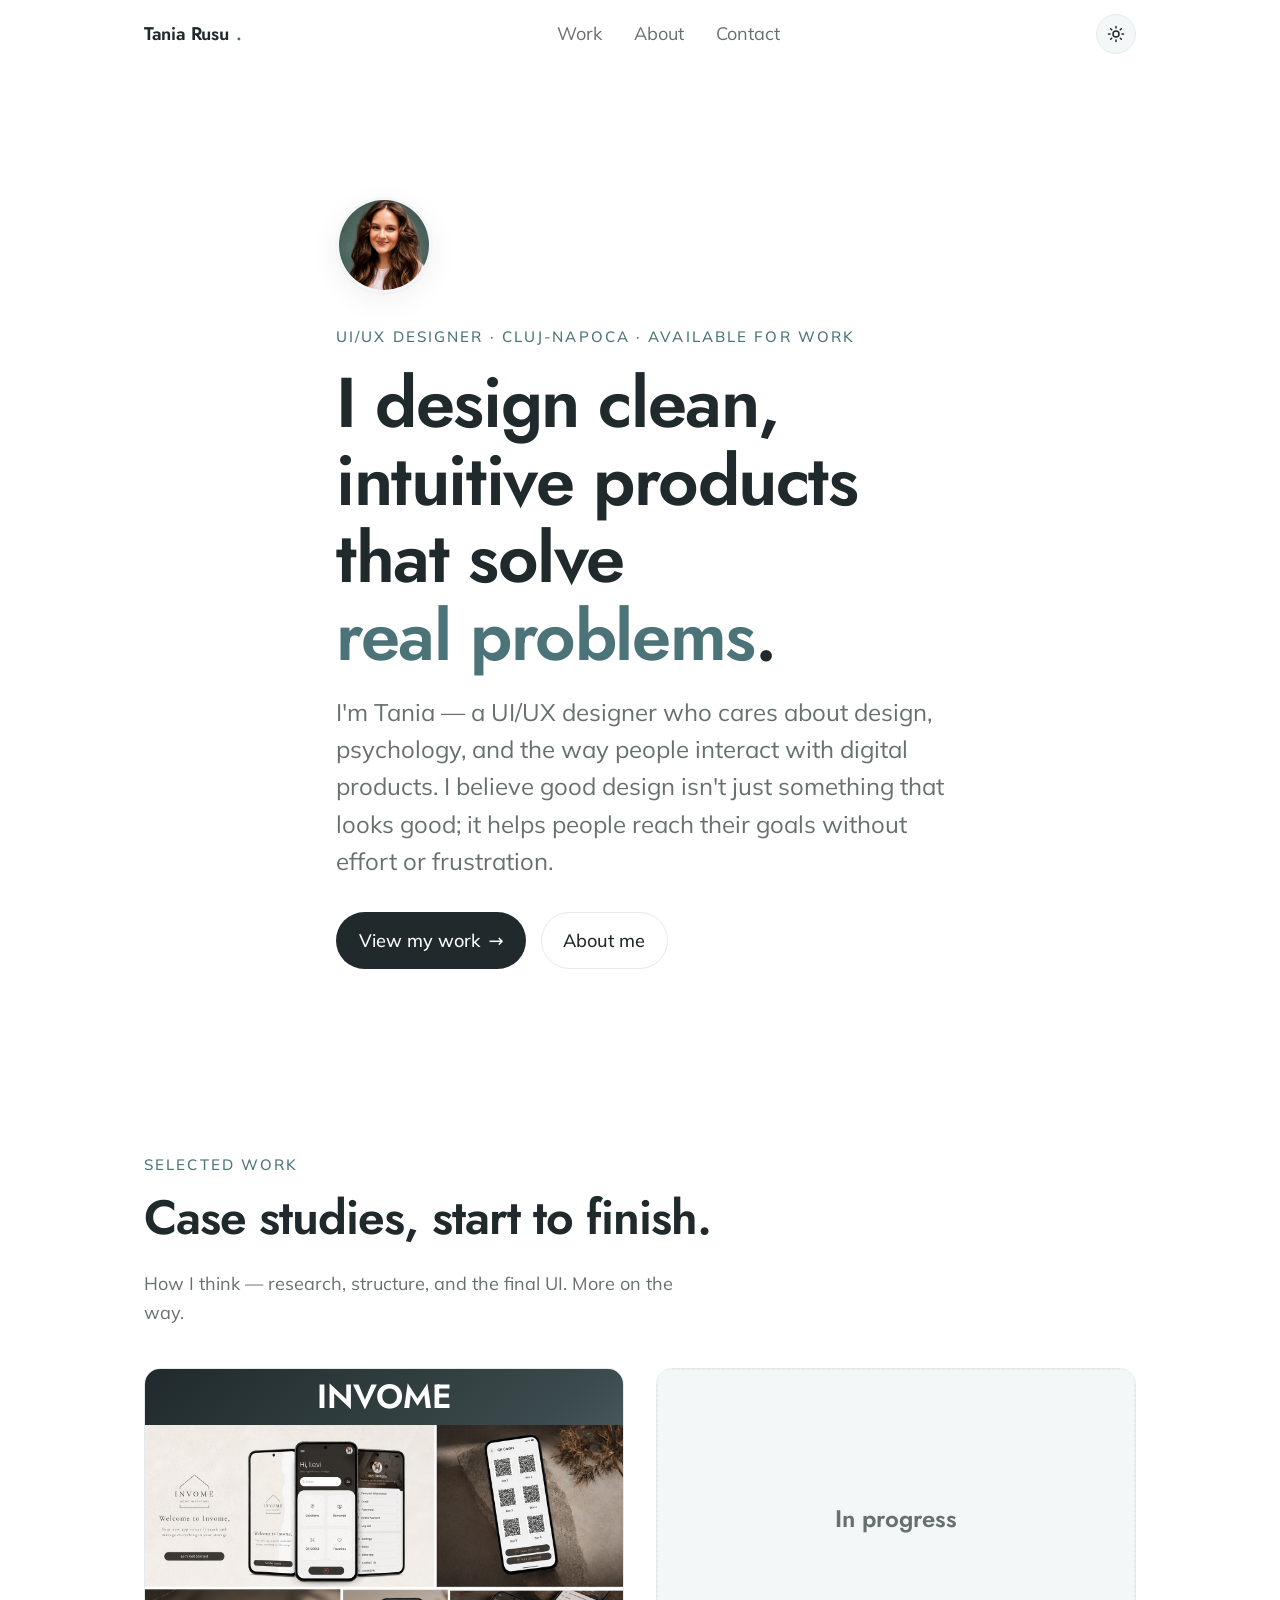
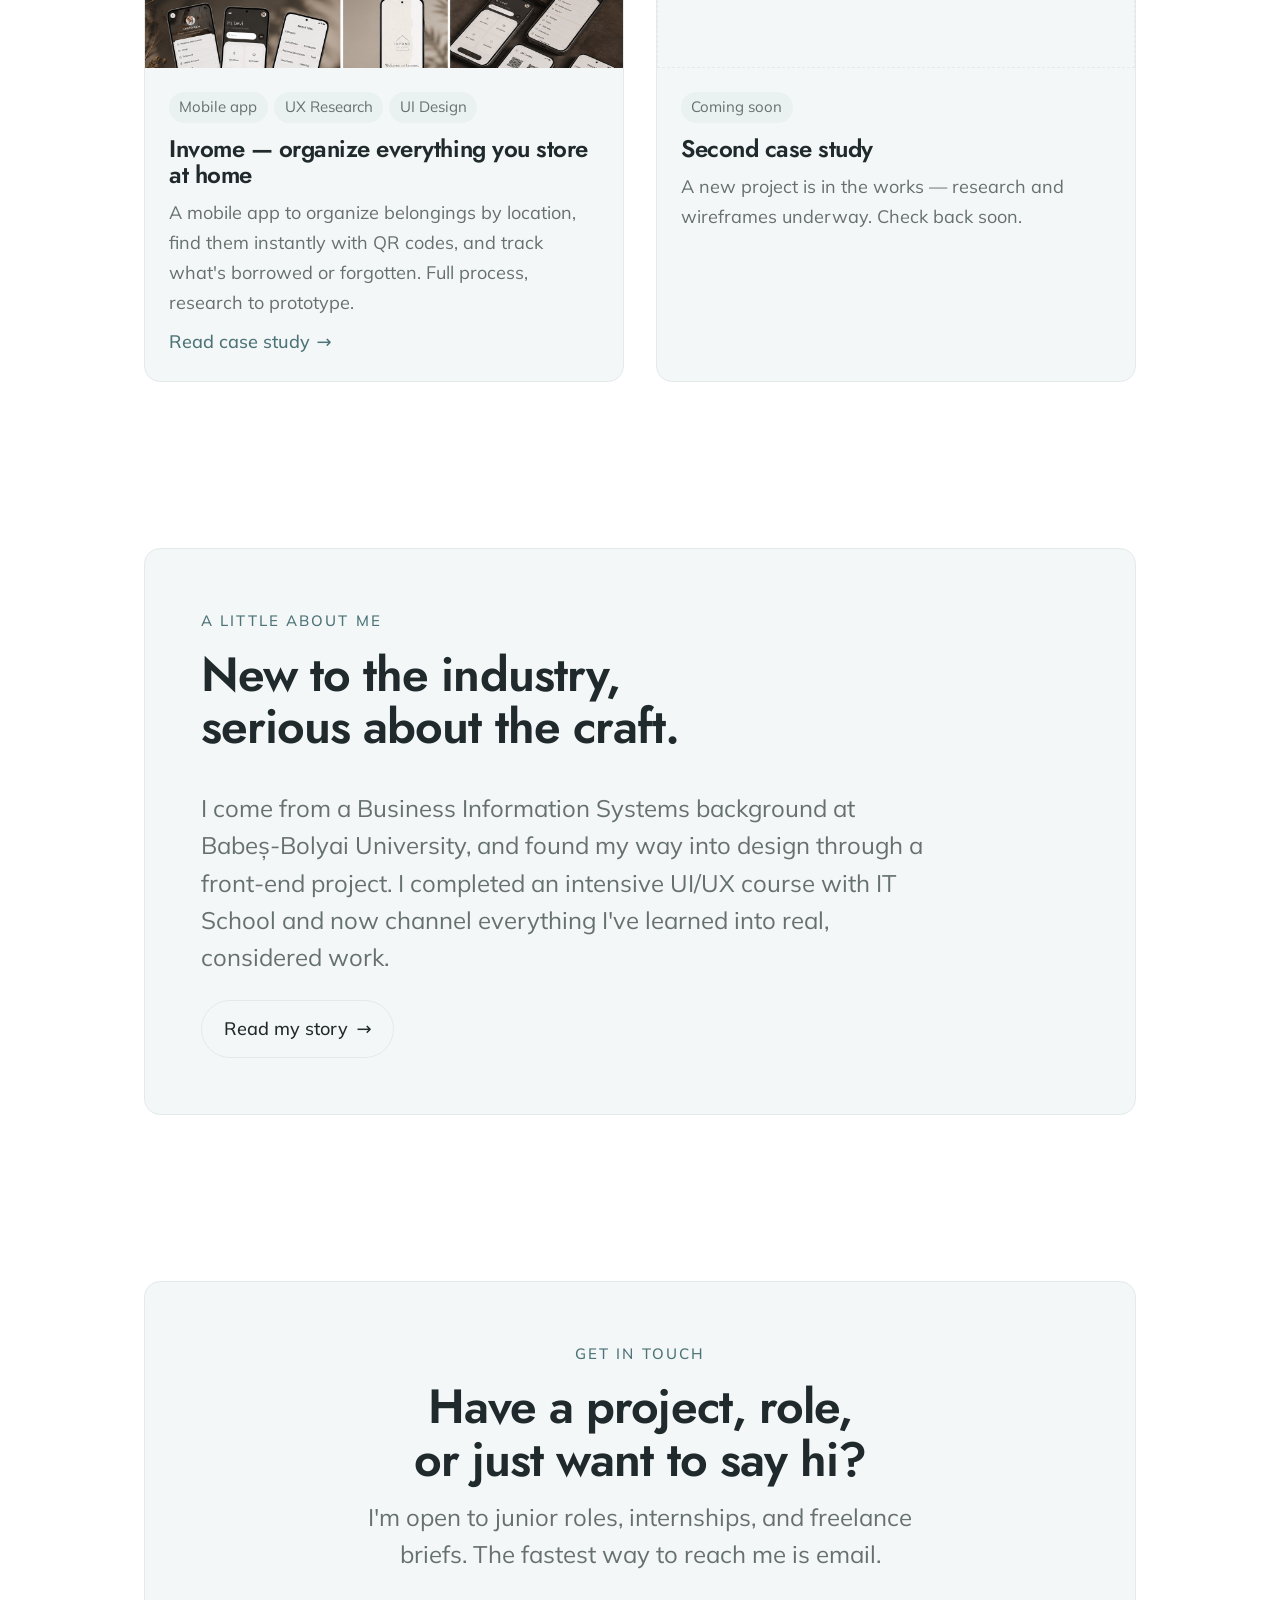
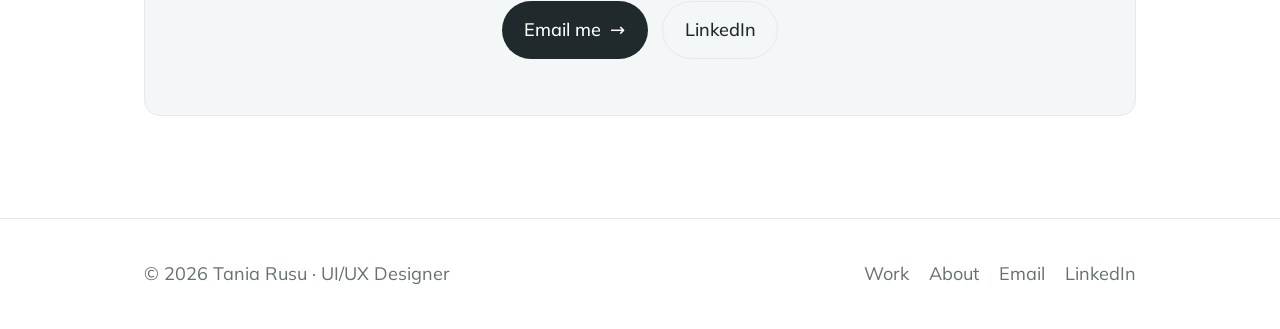
==== commit 4a122e68: "Add Tania's photo and Invome mockup cover - assets/img/tania.jpg — real portrait for the hero/about " ====
--- a/index.html
+++ b/index.html
@@ -76,7 +76,7 @@
           <a class="card reveal" href="work/invome.html">
             <div class="card__media cover-invome">
               <span class="card__media--placeholder">INVOME</span>
-              <img src="assets/img/invome-cover.jpg" alt="Invome app — key screens" onerror="this.remove()">
+              <img src="assets/img/invome-cover.jpg" alt="Invome app — key screens" style="object-position:center top" onerror="this.remove()">
             </div>
             <div class="card__body">
               <div class="card__tags">
